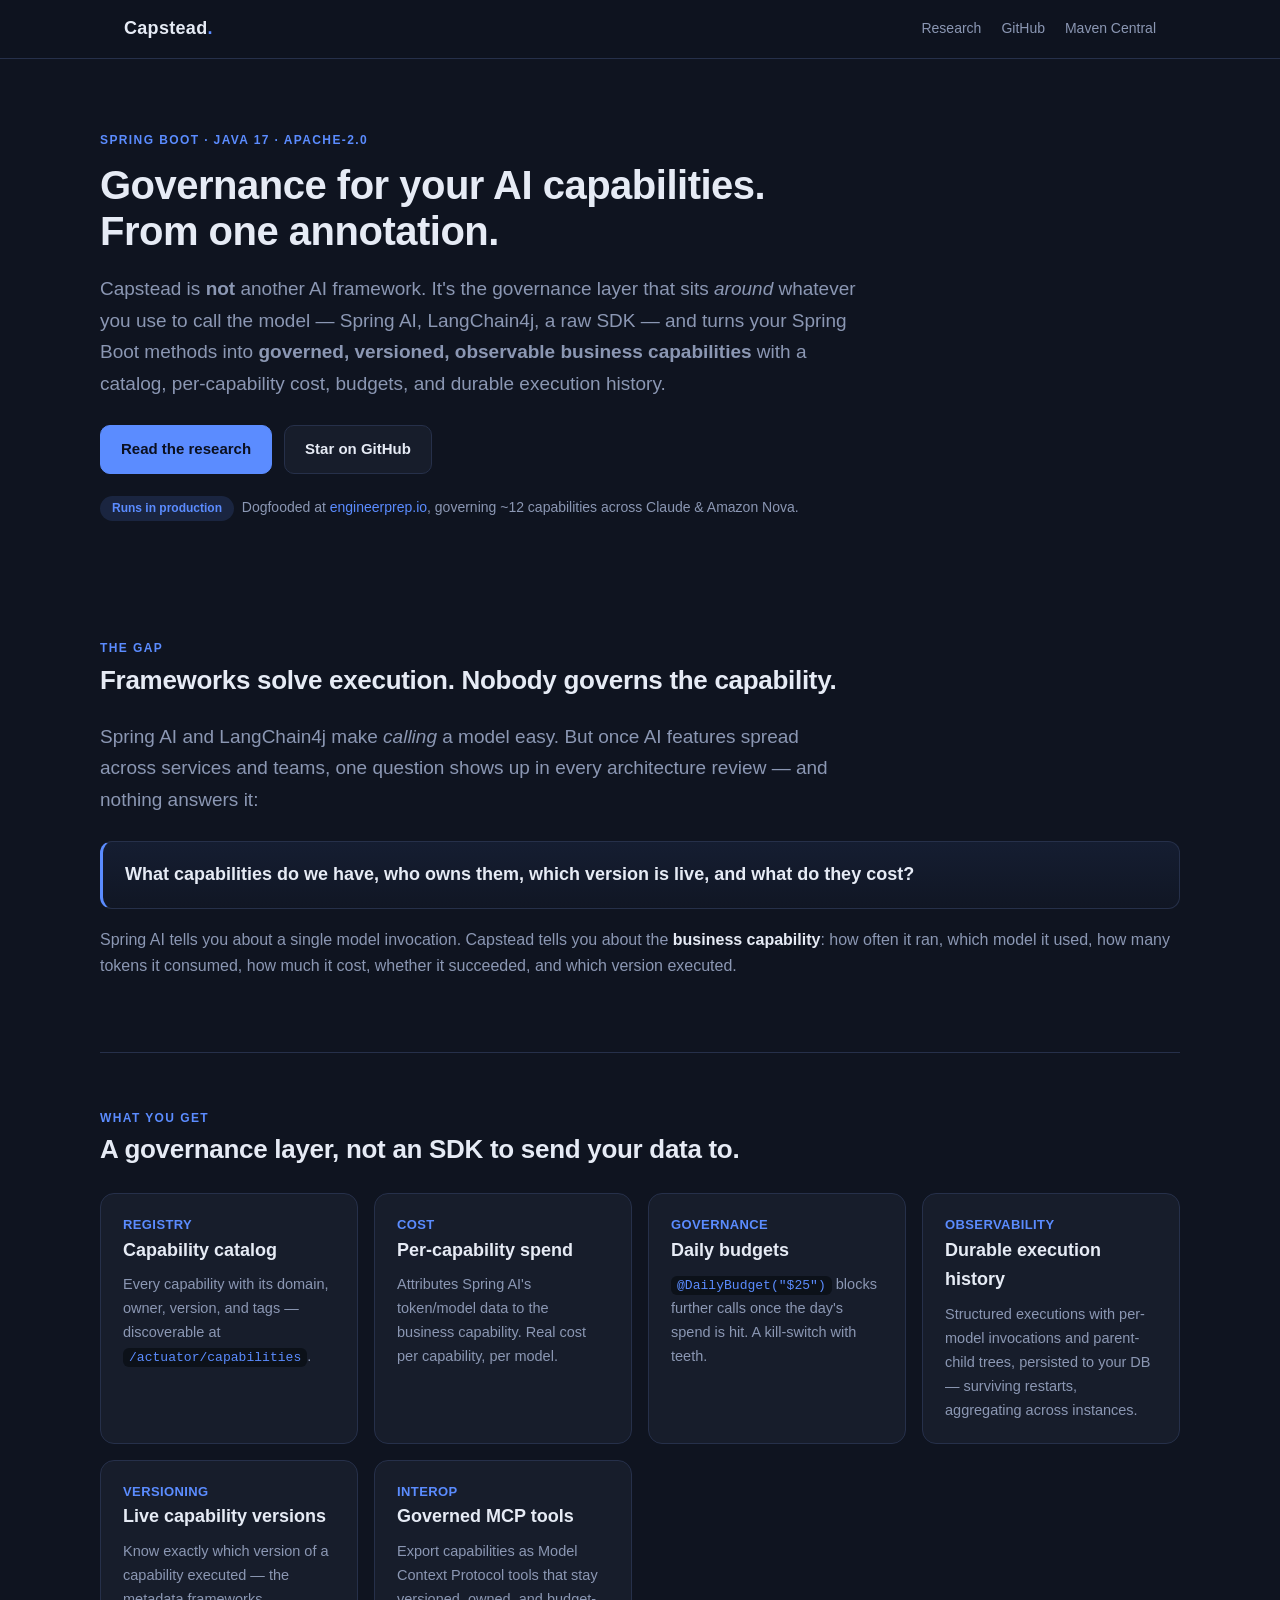
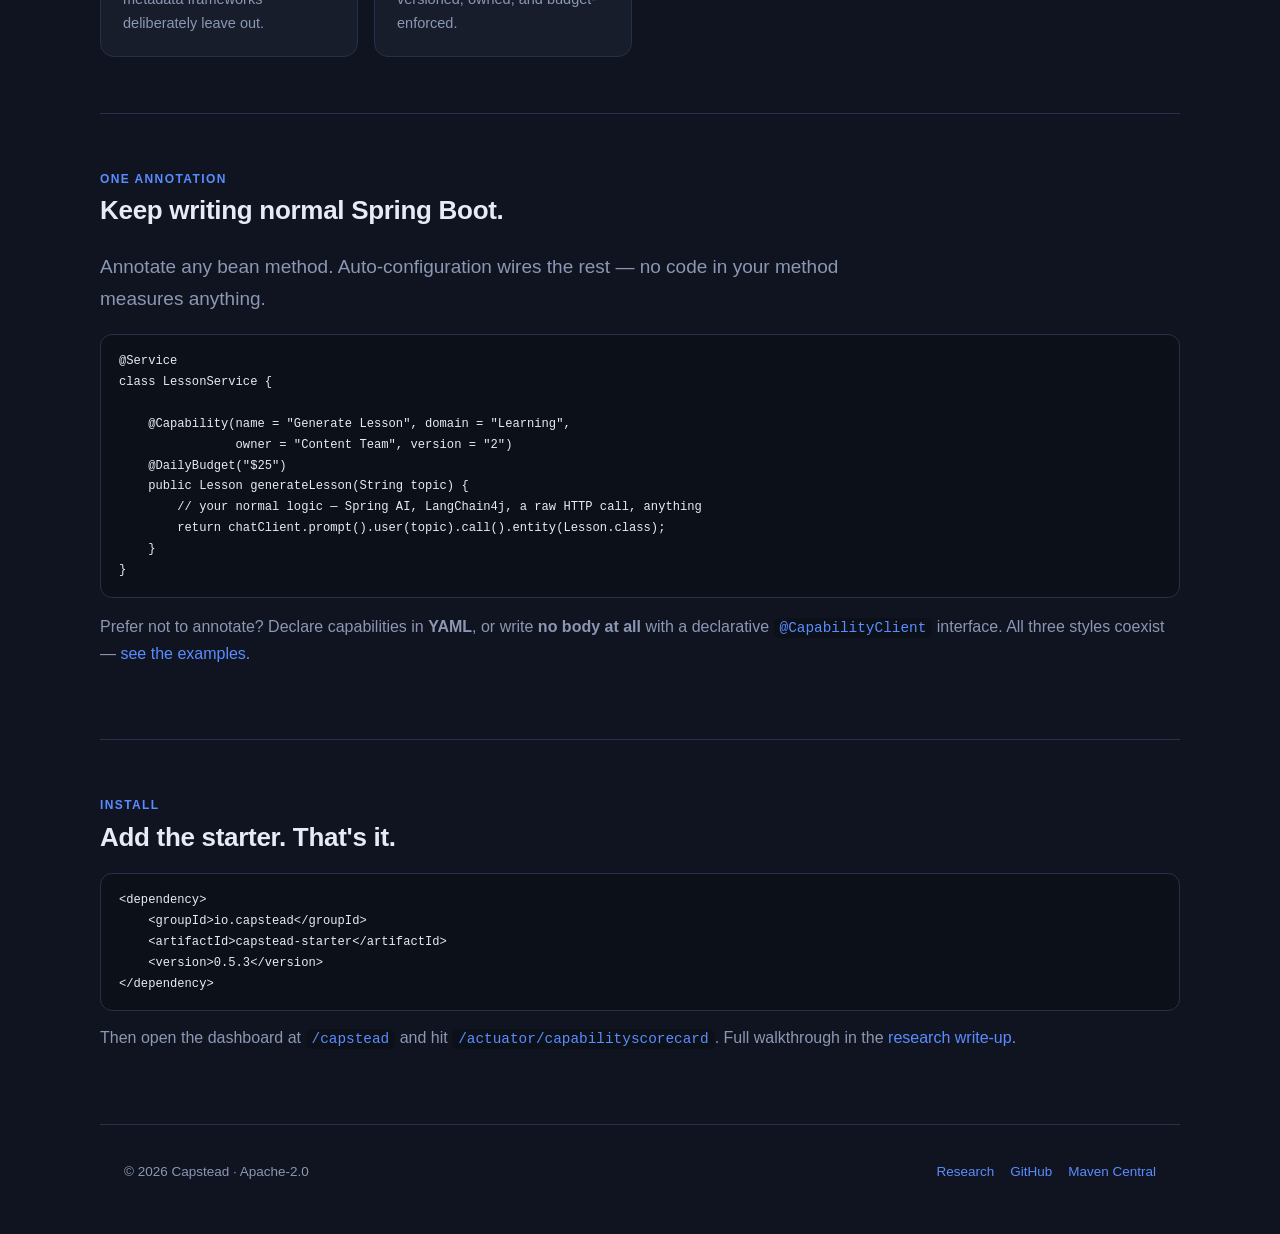
==== website/index.html @ 0eebd933 "docs(site): add capstead.ai website + /research governance page, and a budget-enforcement sample New" ====
<!DOCTYPE html>
<html lang="en">
<head>
    <meta charset="UTF-8"/>
    <meta name="viewport" content="width=device-width, initial-scale=1.0"/>
    <title>Capstead — Capability governance for Spring Boot</title>
    <meta name="description" content="Capstead is the governance layer around your AI capabilities in Spring Boot: a registry, versioning, ownership, per-capability cost and budgets, and durable execution history — from one annotation."/>
    <link rel="stylesheet" href="styles.css"/>
</head>
<body>
<nav class="nav">
    <div class="nav-inner">
        <a class="brand" href="/">Capstead<span class="dot">.</span></a>
        <span class="spacer"></span>
        <a class="link" href="/research/">Research</a>
        <a class="link" href="https://github.com/satya-anguluri/capstead">GitHub</a>
        <a class="link" href="https://central.sonatype.com/artifact/io.capstead/capstead-starter">Maven Central</a>
    </div>
</nav>

<header class="hero wrap">
    <div class="eyebrow">Spring Boot · Java 17 · Apache-2.0</div>
    <h1>Governance for your AI capabilities.<br/>From one annotation.</h1>
    <p class="lede">
        Capstead is <strong>not</strong> another AI framework. It's the governance layer that sits
        <em>around</em> whatever you use to call the model — Spring AI, LangChain4j, a raw SDK — and turns
        your Spring Boot methods into <strong>governed, versioned, observable business capabilities</strong>
        with a catalog, per-capability cost, budgets, and durable execution history.
    </p>
    <div class="cta">
        <a class="btn primary" href="/research/">Read the research</a>
        <a class="btn ghost" href="https://github.com/satya-anguluri/capstead">Star on GitHub</a>
    </div>
    <p class="muted" style="margin-top:22px;font-size:14px">
        <span class="pill">Runs in production</span>&nbsp; Dogfooded at
        <a href="https://engineerprep.io">engineerprep.io</a>, governing ~12 capabilities across Claude &amp; Amazon Nova.
    </p>
</header>

<section class="section wrap">
    <div class="eyebrow">The gap</div>
    <h2>Frameworks solve execution. Nobody governs the capability.</h2>
    <p class="lede" style="margin-bottom:26px">
        Spring AI and LangChain4j make <em>calling</em> a model easy. But once AI features spread across
        services and teams, one question shows up in every architecture review — and nothing answers it:
    </p>
    <div class="callout">
        <p style="font-size:18px"><strong>What capabilities do we have, who owns them, which version is live, and what do they cost?</strong></p>
    </div>
    <p class="muted" style="margin-top:18px">
        Spring AI tells you about a single model invocation. Capstead tells you about the
        <strong style="color:var(--text)">business capability</strong>: how often it ran, which model it used,
        how many tokens it consumed, how much it cost, whether it succeeded, and which version executed.
    </p>
</section>

<section class="section wrap">
    <div class="eyebrow">What you get</div>
    <h2>A governance layer, not an SDK to send your data to.</h2>
    <div class="grid" style="margin-top:22px">
        <div class="card">
            <div class="k">Registry</div>
            <h3>Capability catalog</h3>
            <p>Every capability with its domain, owner, version, and tags — discoverable at <code>/actuator/capabilities</code>.</p>
        </div>
        <div class="card">
            <div class="k">Cost</div>
            <h3>Per-capability spend</h3>
            <p>Attributes Spring AI's token/model data to the business capability. Real cost per capability, per model.</p>
        </div>
        <div class="card">
            <div class="k">Governance</div>
            <h3>Daily budgets</h3>
            <p><code>@DailyBudget("$25")</code> blocks further calls once the day's spend is hit. A kill-switch with teeth.</p>
        </div>
        <div class="card">
            <div class="k">Observability</div>
            <h3>Durable execution history</h3>
            <p>Structured executions with per-model invocations and parent-child trees, persisted to your DB — surviving restarts, aggregating across instances.</p>
        </div>
        <div class="card">
            <div class="k">Versioning</div>
            <h3>Live capability versions</h3>
            <p>Know exactly which version of a capability executed — the metadata frameworks deliberately leave out.</p>
        </div>
        <div class="card">
            <div class="k">Interop</div>
            <h3>Governed MCP tools</h3>
            <p>Export capabilities as Model Context Protocol tools that stay versioned, owned, and budget-enforced.</p>
        </div>
    </div>
</section>

<section class="section wrap">
    <div class="eyebrow">One annotation</div>
    <h2>Keep writing normal Spring Boot.</h2>
    <p class="lede" style="margin-bottom:20px">Annotate any bean method. Auto-configuration wires the rest — no code in your method measures anything.</p>
<pre><code>@Service
class LessonService {

    @Capability(name = "Generate Lesson", domain = "Learning",
                owner = "Content Team", version = "2")
    @DailyBudget("$25")
    public Lesson generateLesson(String topic) {
        // your normal logic — Spring AI, LangChain4j, a raw HTTP call, anything
        return chatClient.prompt().user(topic).call().entity(Lesson.class);
    }
}</code></pre>
    <p class="muted" style="margin-top:16px">
        Prefer not to annotate? Declare capabilities in <strong>YAML</strong>, or write <strong>no body at all</strong>
        with a declarative <code>@CapabilityClient</code> interface. All three styles coexist —
        <a href="/research/#examples">see the examples</a>.
    </p>
</section>

<section class="section wrap">
    <div class="eyebrow">Install</div>
    <h2>Add the starter. That's it.</h2>
<pre><code>&lt;dependency&gt;
    &lt;groupId&gt;io.capstead&lt;/groupId&gt;
    &lt;artifactId&gt;capstead-starter&lt;/artifactId&gt;
    &lt;version&gt;0.5.3&lt;/version&gt;
&lt;/dependency&gt;</code></pre>
    <p class="muted" style="margin-top:14px">
        Then open the dashboard at <code>/capstead</code> and hit <code>/actuator/capabilityscorecard</code>.
        Full walkthrough in the <a href="/research/">research write-up</a>.
    </p>
</section>

<footer>
    <div class="wrap">
        <span>© 2026 Capstead · Apache-2.0</span>
        <span class="spacer"></span>
        <a href="/research/">Research</a>
        <a href="https://github.com/satya-anguluri/capstead">GitHub</a>
        <a href="https://central.sonatype.com/artifact/io.capstead/capstead-starter">Maven Central</a>
    </div>
</footer>
</body>
</html>
---- website/styles.css ----
/* Capstead marketing site — shares the dashboard's dark palette (static/capstead/index.html). */
:root {
    --bg:#0f1420; --bg2:#0c1119; --card:#171d2b; --line:#26304a;
    --text:#e6ebf5; --muted:#8b97b3; --ok:#37d67a; --warn:#f6c343; --bad:#f05a5a; --accent:#5b8cff;
    --maxw:1080px;
}
* { box-sizing: border-box; }
html { scroll-behavior: smooth; }
body {
    margin:0; background:var(--bg); color:var(--text);
    font:16px/1.65 -apple-system,BlinkMacSystemFont,"Segoe UI",Roboto,Helvetica,Arial,sans-serif;
    -webkit-font-smoothing:antialiased;
}
a { color:var(--accent); text-decoration:none; }
a:hover { text-decoration:underline; }
code { background:var(--bg2); padding:2px 6px; border-radius:6px; color:var(--accent); font-size:.9em;
    font-family:"SFMono-Regular",Consolas,"Liberation Mono",Menlo,monospace; }
pre { background:var(--bg2); border:1px solid var(--line); border-radius:12px; padding:16px 18px;
    overflow:auto; font-size:13.5px; line-height:1.55; }
pre code { background:none; padding:0; color:var(--text); }

/* Header / nav */
.nav { position:sticky; top:0; z-index:10; background:rgba(15,20,32,.82); backdrop-filter:blur(8px);
    border-bottom:1px solid var(--line); }
.nav-inner { max-width:var(--maxw); margin:0 auto; padding:14px 24px; display:flex; align-items:center; gap:20px; }
.brand { font-weight:700; font-size:18px; letter-spacing:.3px; color:var(--text); }
.brand:hover { text-decoration:none; }
.brand .dot { color:var(--accent); }
.nav .spacer { flex:1; }
.nav a.link { color:var(--muted); font-size:14px; }
.nav a.link:hover { color:var(--text); text-decoration:none; }

/* Layout */
.wrap { max-width:var(--maxw); margin:0 auto; padding:0 24px; }
.section { padding:56px 0; border-bottom:1px solid var(--line); }
.section:last-child { border-bottom:none; }
.eyebrow { color:var(--accent); font-size:12px; font-weight:700; letter-spacing:1.4px; text-transform:uppercase; }
h1 { font-size:40px; line-height:1.15; margin:12px 0 16px; letter-spacing:-.5px; }
h2 { font-size:26px; margin:0 0 14px; letter-spacing:-.3px; }
h3 { font-size:18px; margin:26px 0 8px; }
.lede { font-size:19px; color:var(--muted); max-width:760px; }
.muted { color:var(--muted); }

/* Hero */
.hero { padding:72px 0 48px; }
.hero .cta { margin-top:26px; display:flex; gap:12px; flex-wrap:wrap; }
.btn { display:inline-block; padding:11px 20px; border-radius:10px; font-weight:600; font-size:15px; border:1px solid var(--line); }
.btn.primary { background:var(--accent); color:#0b1020; border-color:var(--accent); }
.btn.primary:hover { text-decoration:none; filter:brightness(1.08); }
.btn.ghost { background:var(--card); color:var(--text); }
.btn.ghost:hover { text-decoration:none; border-color:var(--accent); }

/* Cards */
.grid { display:grid; grid-template-columns:repeat(auto-fit,minmax(240px,1fr)); gap:16px; }
.card { background:var(--card); border:1px solid var(--line); border-radius:14px; padding:20px 22px; }
.card h3 { margin-top:0; }
.card p { margin:0; color:var(--muted); font-size:14.5px; }
.card .k { color:var(--accent); font-weight:700; font-size:13px; letter-spacing:.4px; text-transform:uppercase; }

/* Table */
.tbl-scroll { overflow:auto; border:1px solid var(--line); border-radius:14px; }
table { width:100%; border-collapse:collapse; background:var(--card); min-width:620px; }
th, td { text-align:left; padding:13px 16px; border-bottom:1px solid var(--line); font-size:14.5px; vertical-align:top; }
th { color:var(--muted); font-weight:600; font-size:12px; text-transform:uppercase; letter-spacing:.5px; }
tr:last-child td { border-bottom:none; }
td.c { text-align:center; }
.yes { color:var(--ok); font-weight:700; }
.no { color:var(--bad); font-weight:700; }
.part { color:var(--warn); font-weight:700; }

/* Callout */
.callout { background:linear-gradient(180deg, rgba(91,140,255,.08), rgba(91,140,255,.02));
    border:1px solid var(--line); border-left:3px solid var(--accent); border-radius:12px; padding:18px 22px; }
.callout p { margin:0; }

/* Pills / tags */
.pill { display:inline-block; padding:3px 12px; border-radius:999px; font-size:12px; font-weight:600;
    background:rgba(91,140,255,.14); color:var(--accent); }

/* Footer */
footer { padding:36px 0; color:var(--muted); font-size:13.5px; }
footer .wrap { display:flex; gap:16px; flex-wrap:wrap; align-items:center; }
footer .spacer { flex:1; }

ul.clean { padding-left:20px; }
ul.clean li { margin:6px 0; }

@media (max-width:640px){
    h1 { font-size:31px; }
    .hero { padding:48px 0 36px; }
    .section { padding:40px 0; }
}
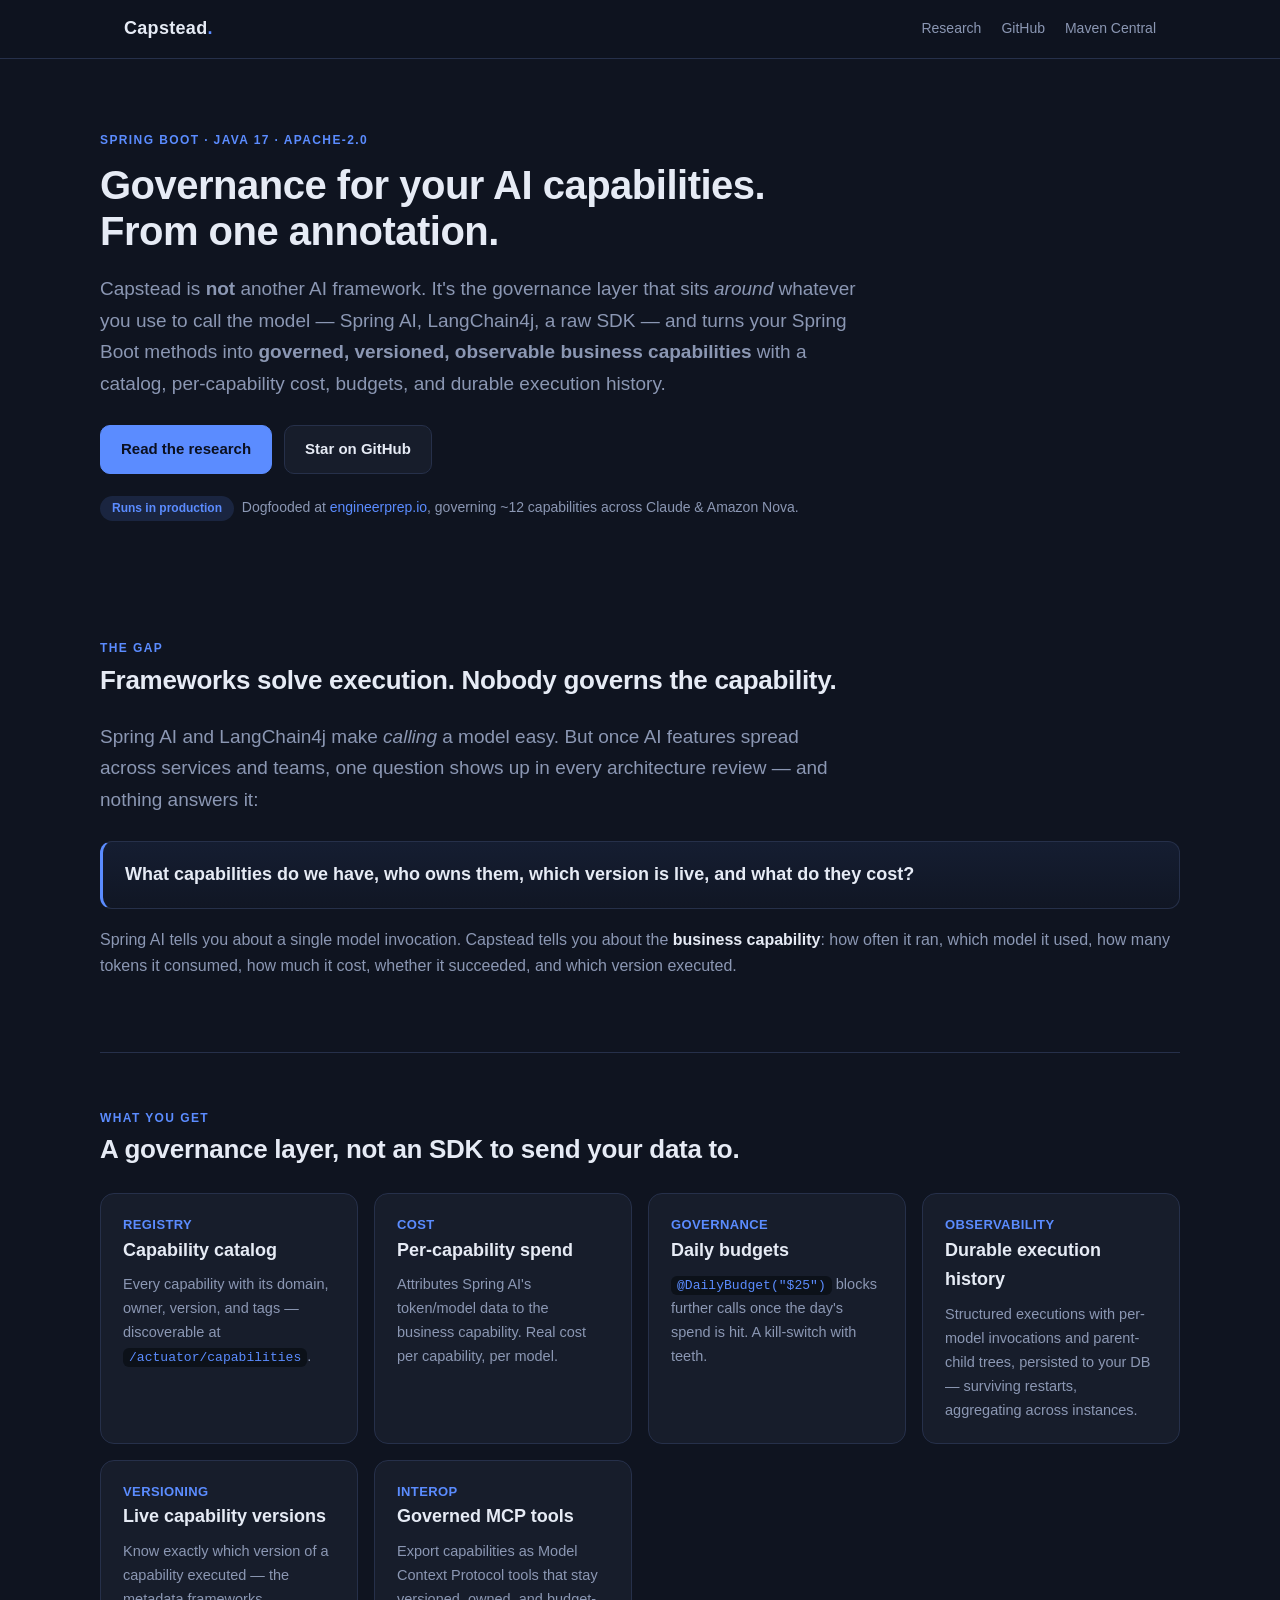
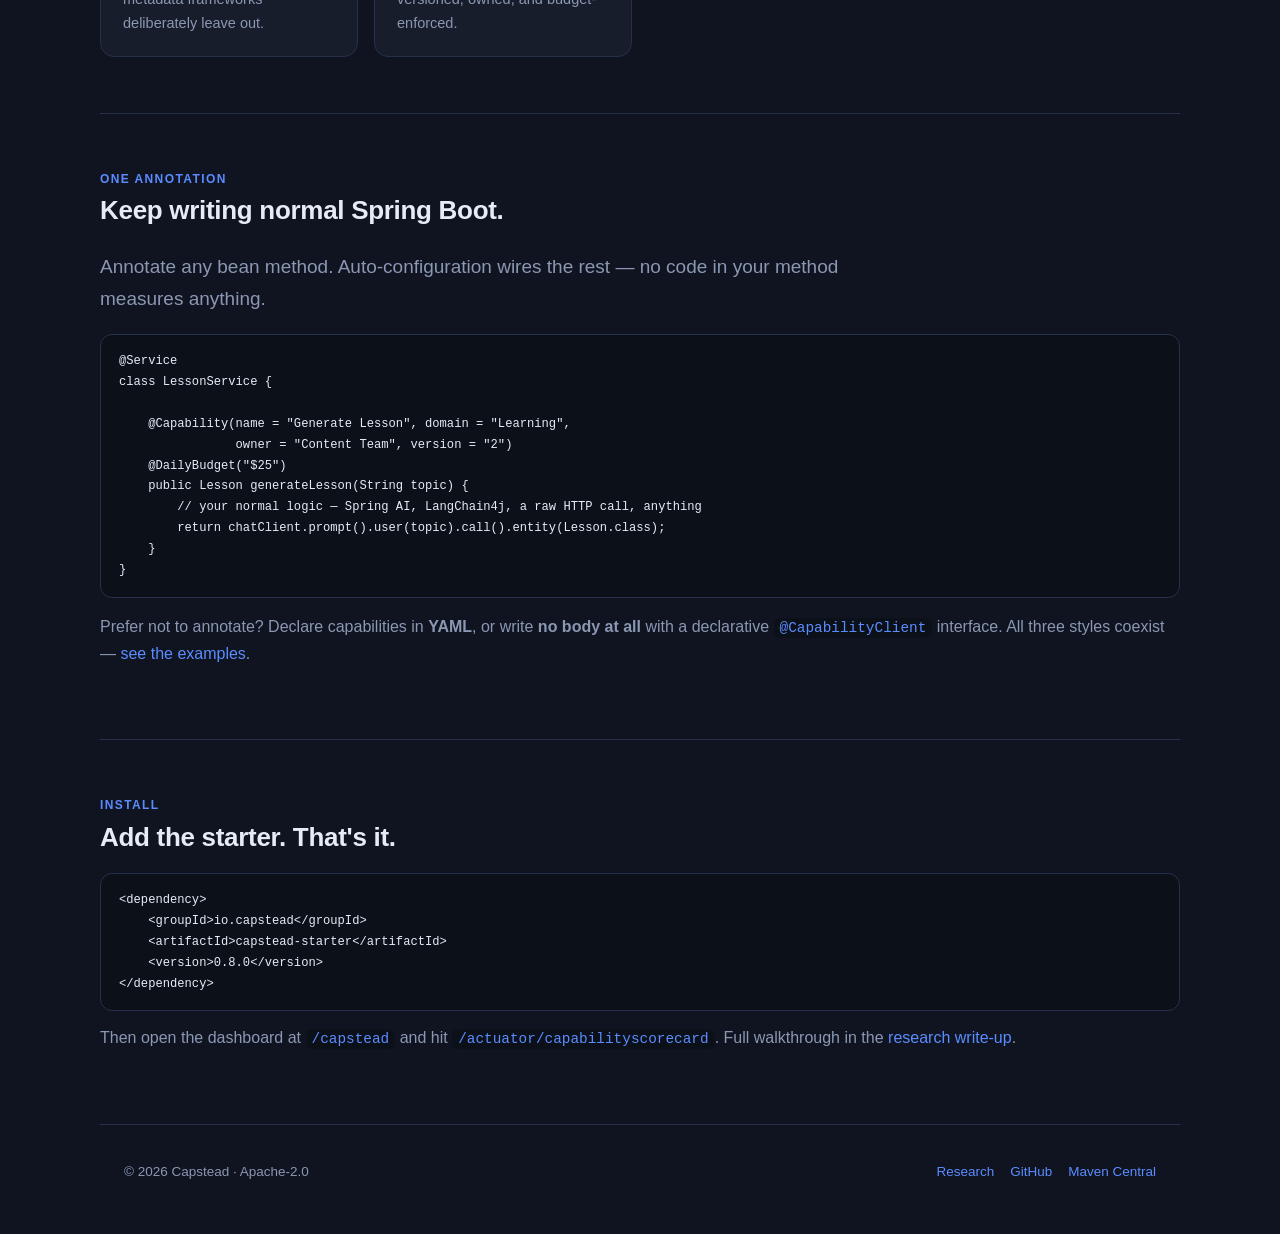
==== commit d165e2c4: "fix(site): the published version, on the pages that tell people to install it The live site told vis" ====
--- a/website/index.html
+++ b/website/index.html
@@ -119,7 +119,7 @@
 <pre><code>&lt;dependency&gt;
     &lt;groupId&gt;io.capstead&lt;/groupId&gt;
     &lt;artifactId&gt;capstead-starter&lt;/artifactId&gt;
-    &lt;version&gt;0.5.3&lt;/version&gt;
+    &lt;version&gt;0.8.0&lt;/version&gt;
 &lt;/dependency&gt;</code></pre>
     <p class="muted" style="margin-top:14px">
         Then open the dashboard at <code>/capstead</code> and hit <code>/actuator/capabilityscorecard</code>.
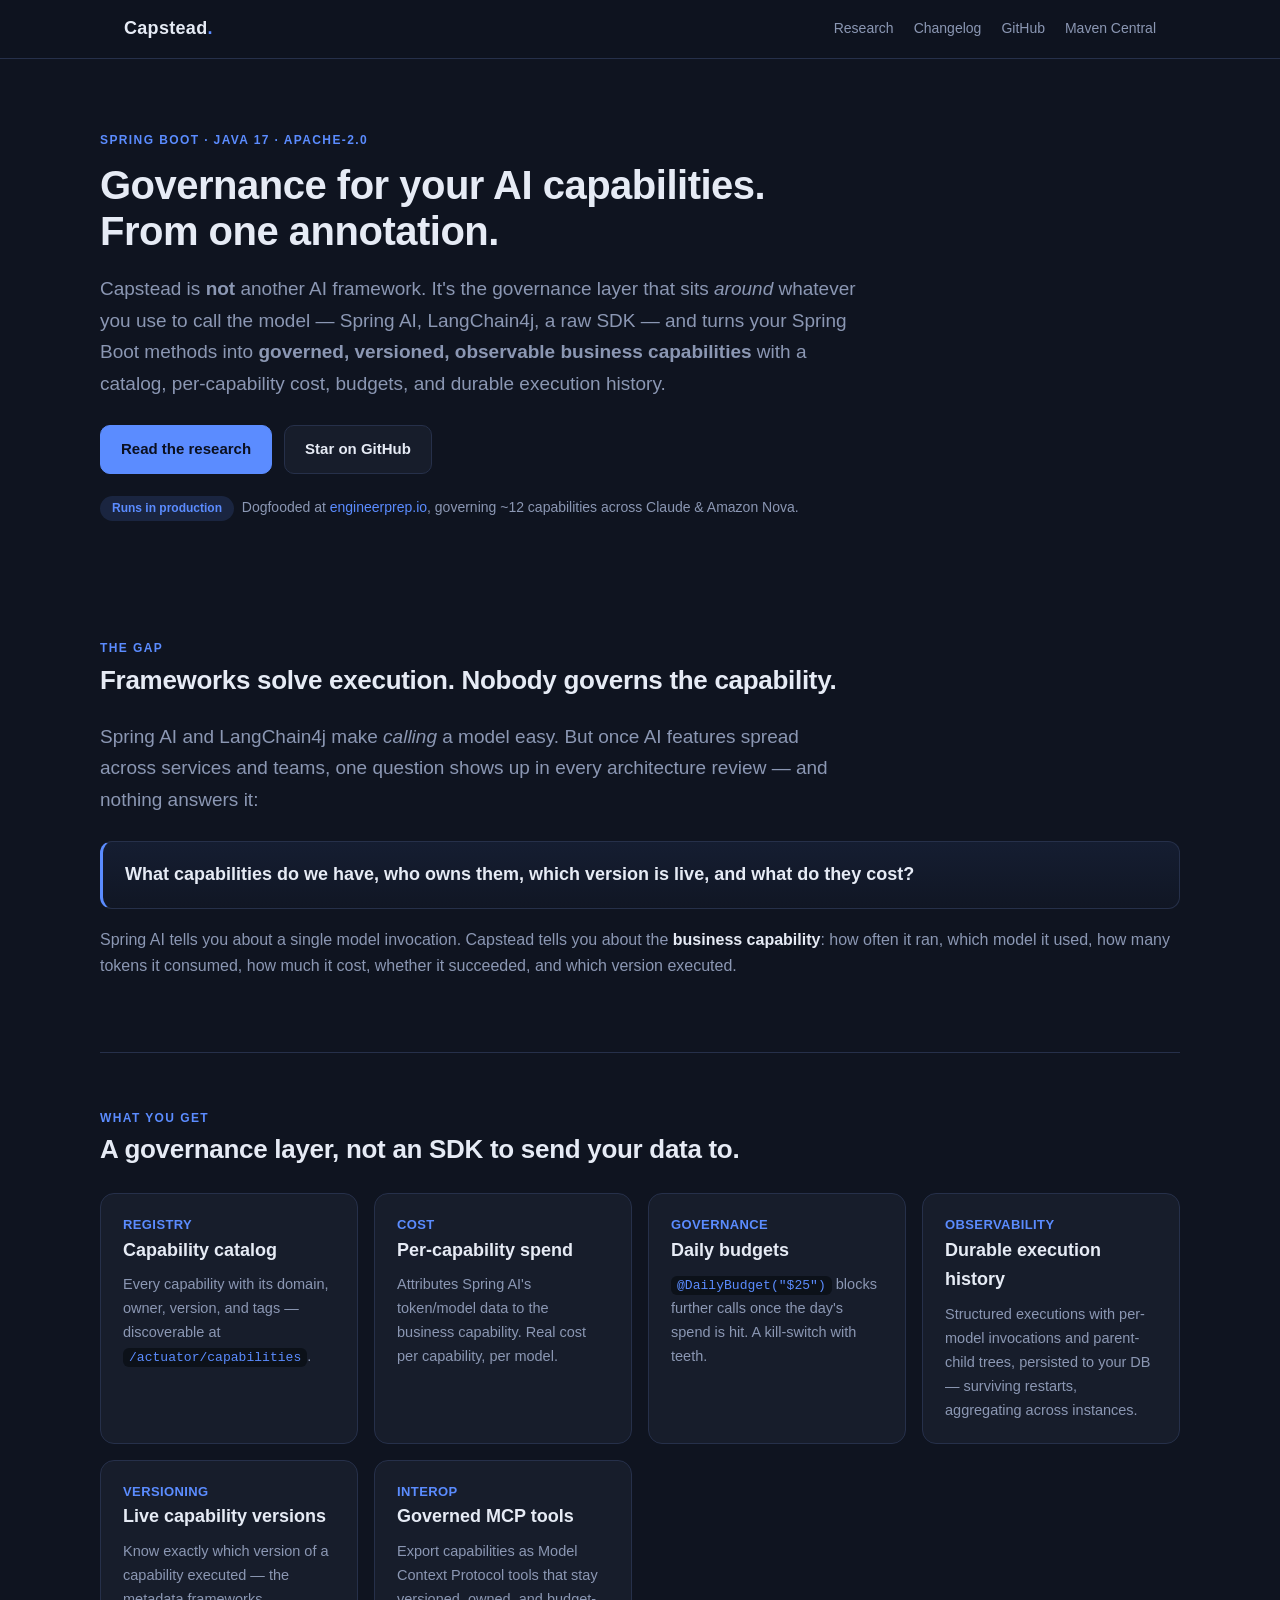
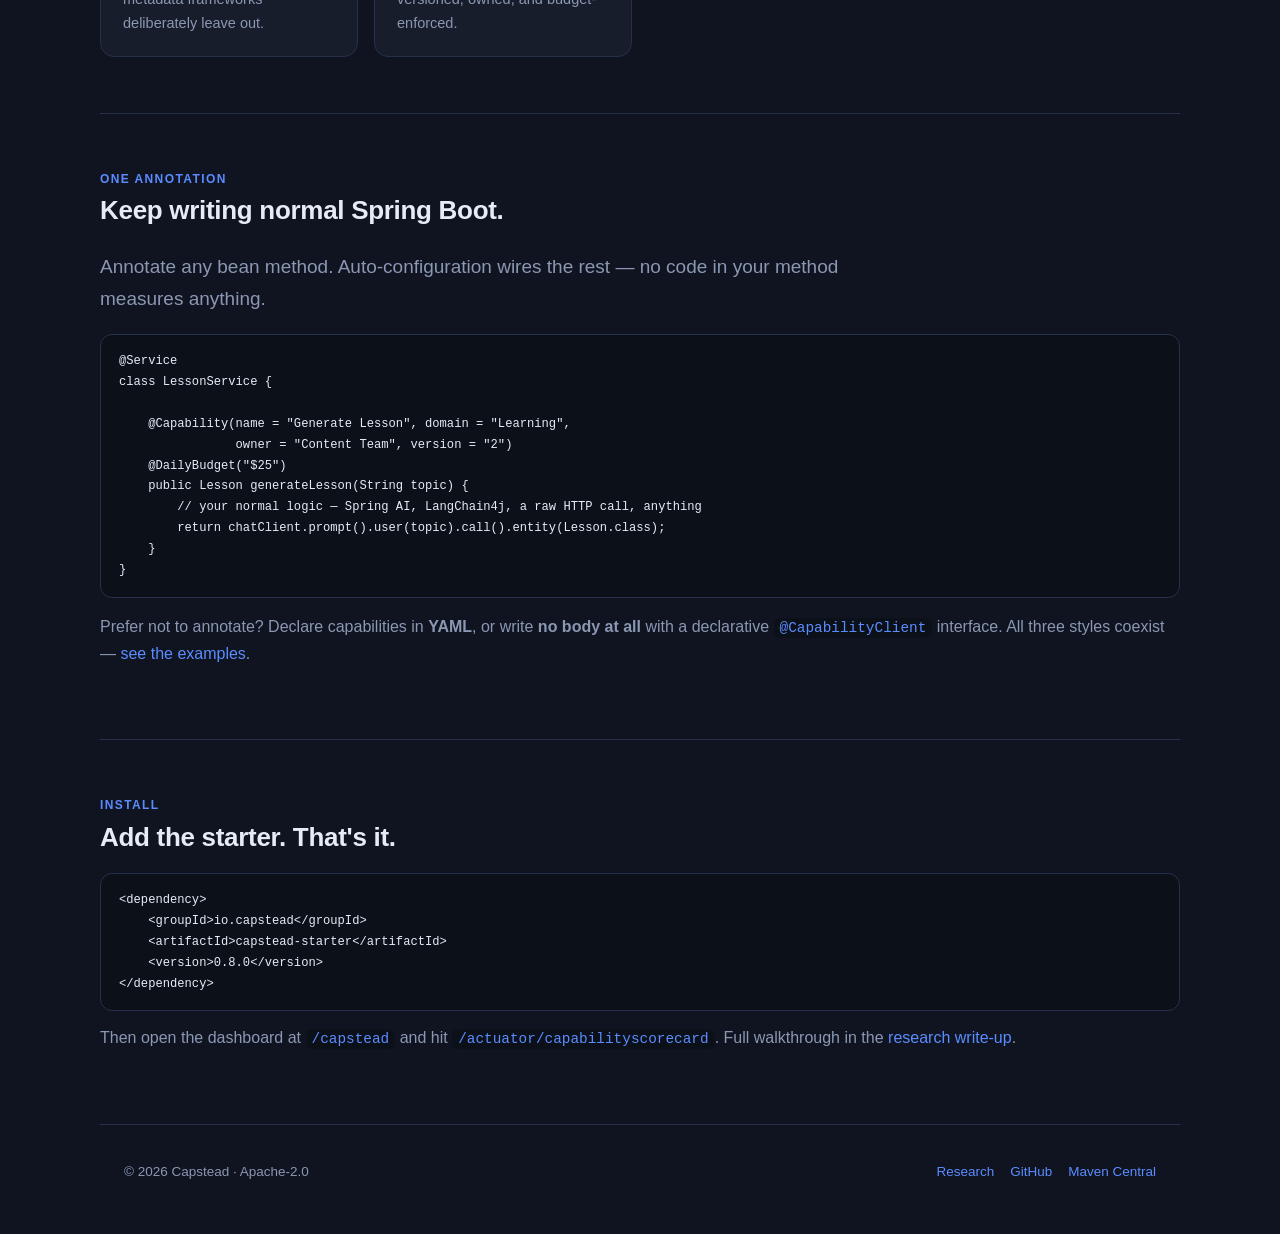
==== commit 1665743f: "feat(site): publish the changelog at /changelog/, generated from CHANGELOG.md The site had no way to" ====
--- a/website/index.html
+++ b/website/index.html
@@ -13,6 +13,7 @@
         <a class="brand" href="/">Capstead<span class="dot">.</span></a>
         <span class="spacer"></span>
         <a class="link" href="/research/">Research</a>
+        <a class="link" href="/changelog/">Changelog</a>
         <a class="link" href="https://github.com/satya-anguluri/capstead">GitHub</a>
         <a class="link" href="https://central.sonatype.com/artifact/io.capstead/capstead-starter">Maven Central</a>
     </div>
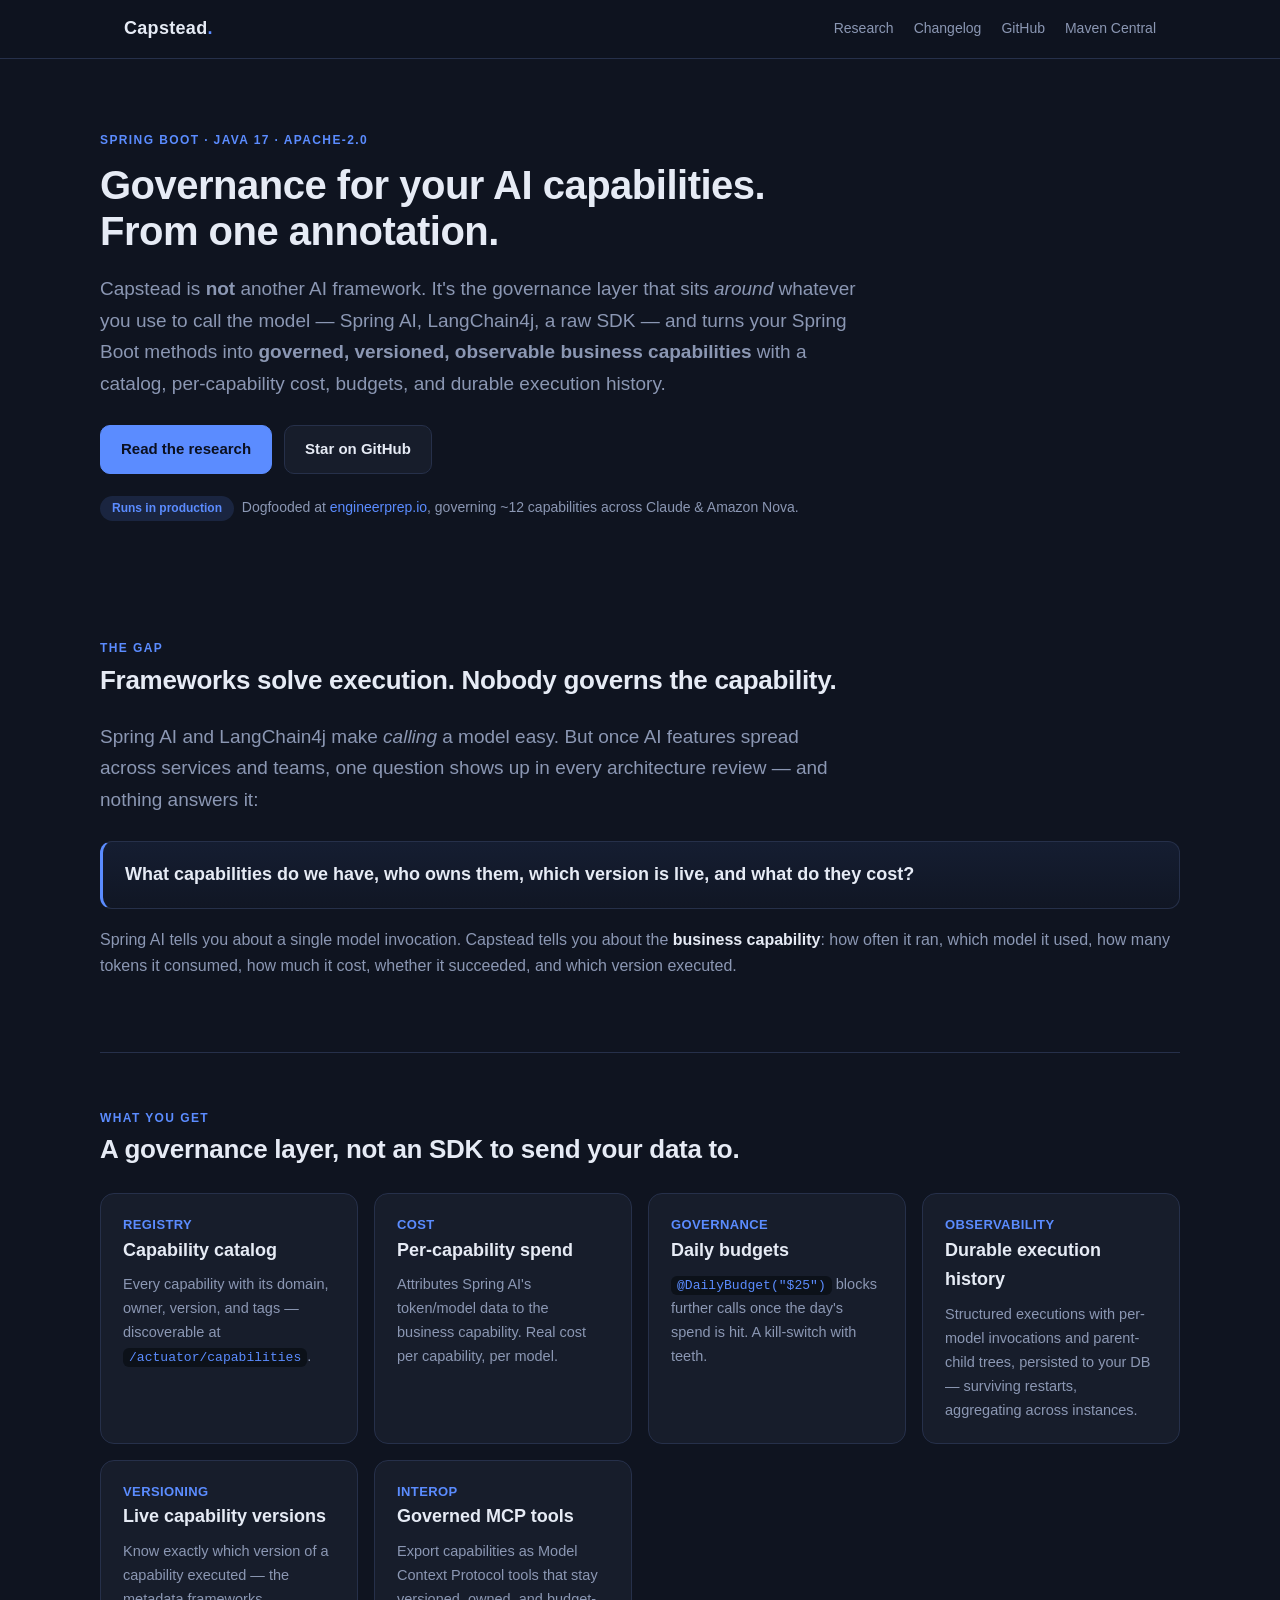
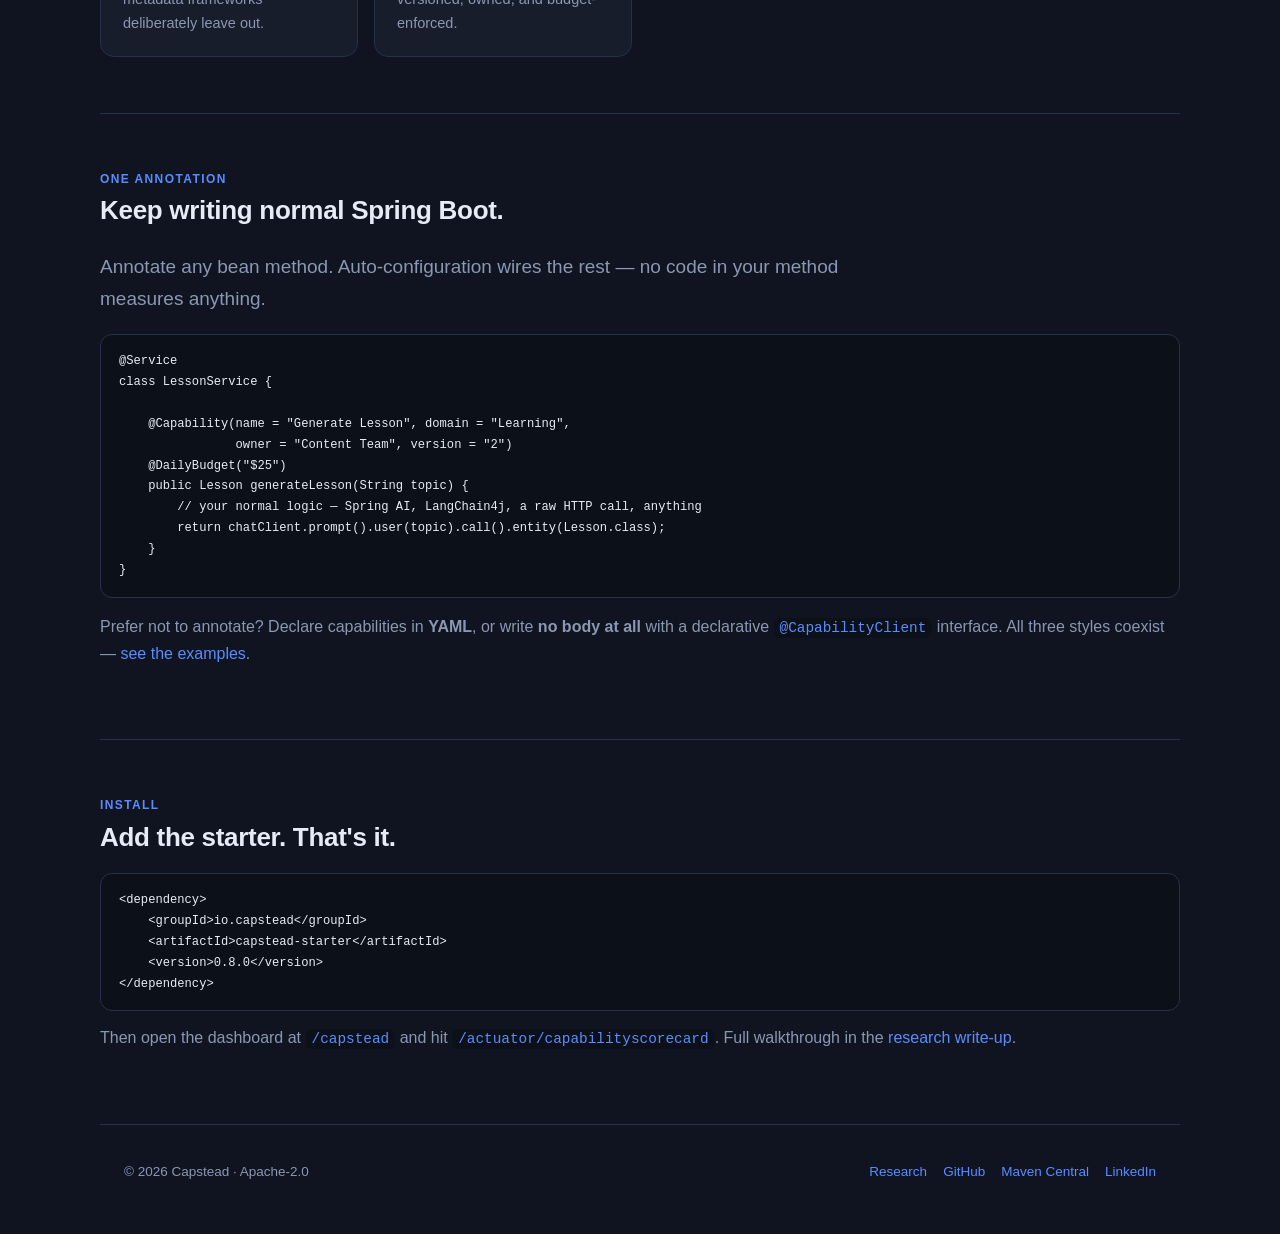
==== commit 88e529e5: "docs(site): link the Capstead LinkedIn page from the footer Separate from EngineerPrep's page on pur" ====
--- a/website/index.html
+++ b/website/index.html
@@ -135,6 +135,7 @@
         <a href="/research/">Research</a>
         <a href="https://github.com/satya-anguluri/capstead">GitHub</a>
         <a href="https://central.sonatype.com/artifact/io.capstead/capstead-starter">Maven Central</a>
+        <a href="https://www.linkedin.com/company/140683938/" rel="noopener">LinkedIn</a>
     </div>
 </footer>
 </body>
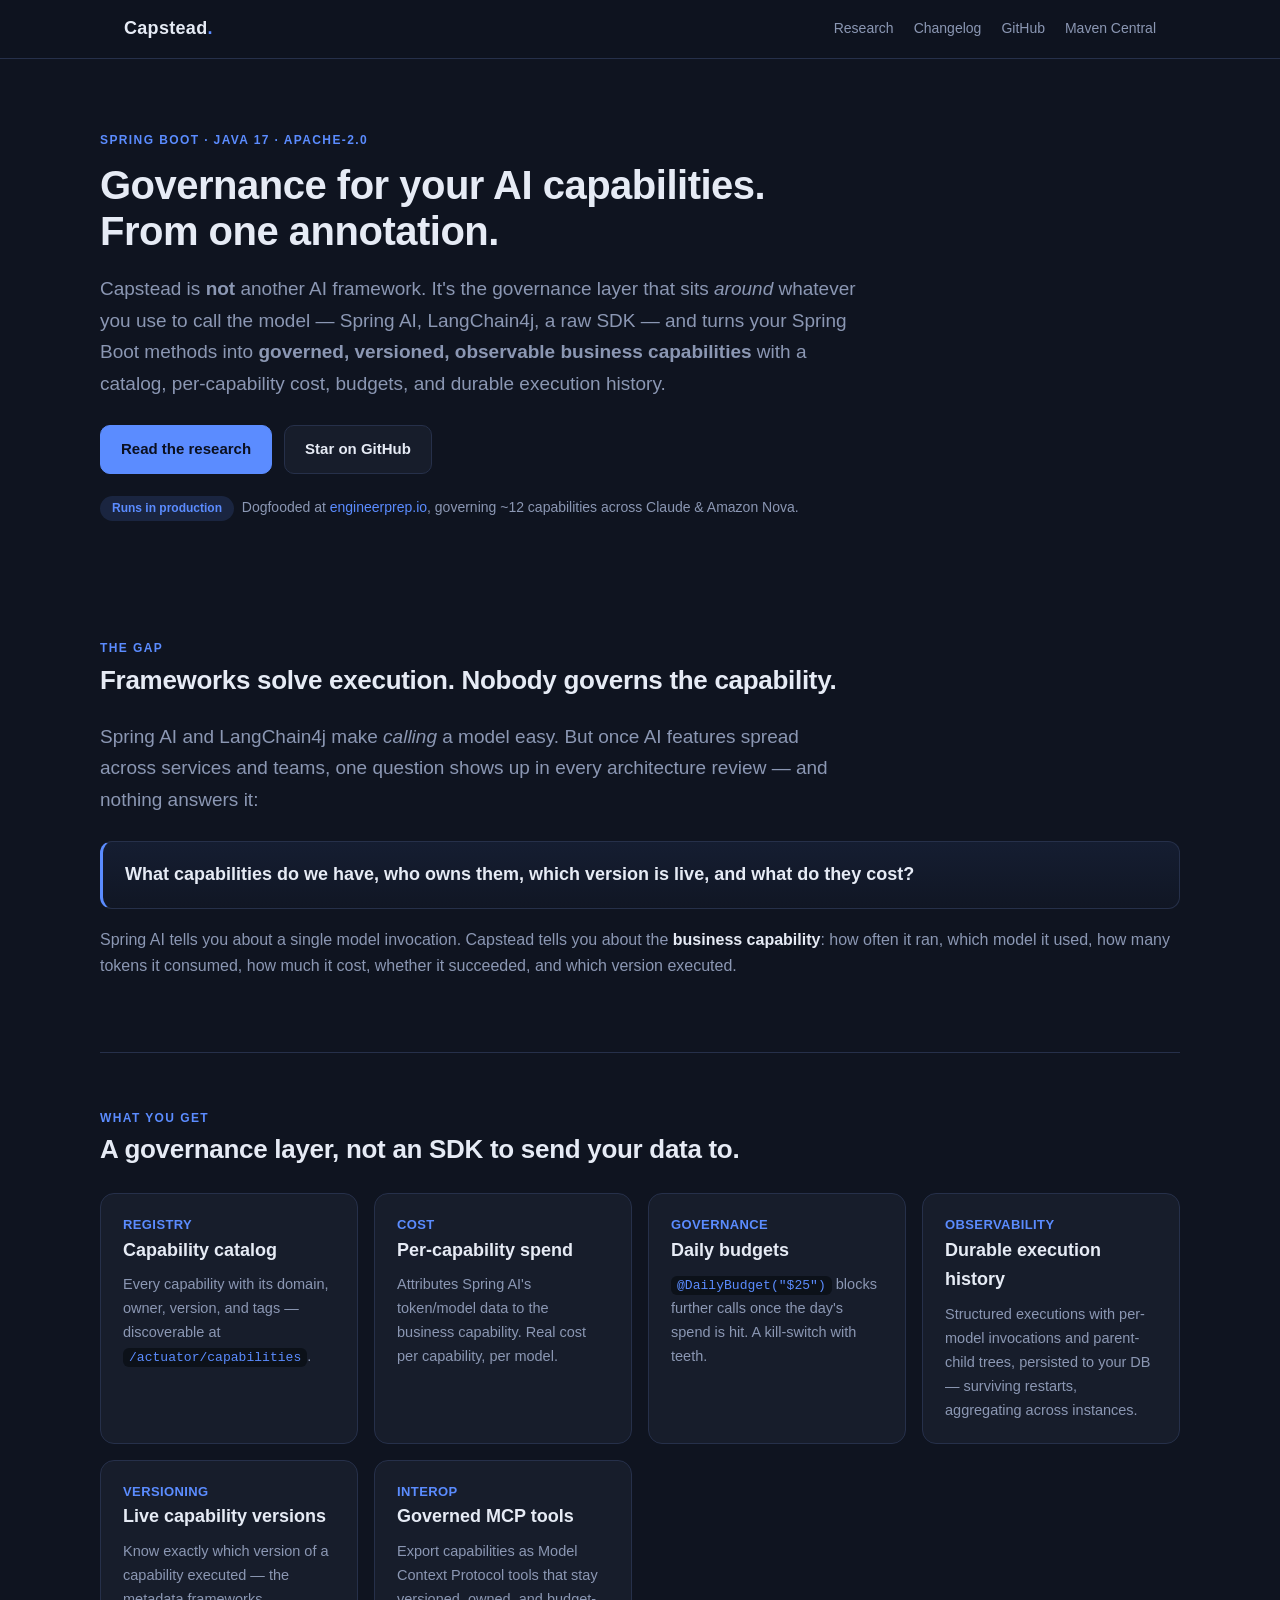
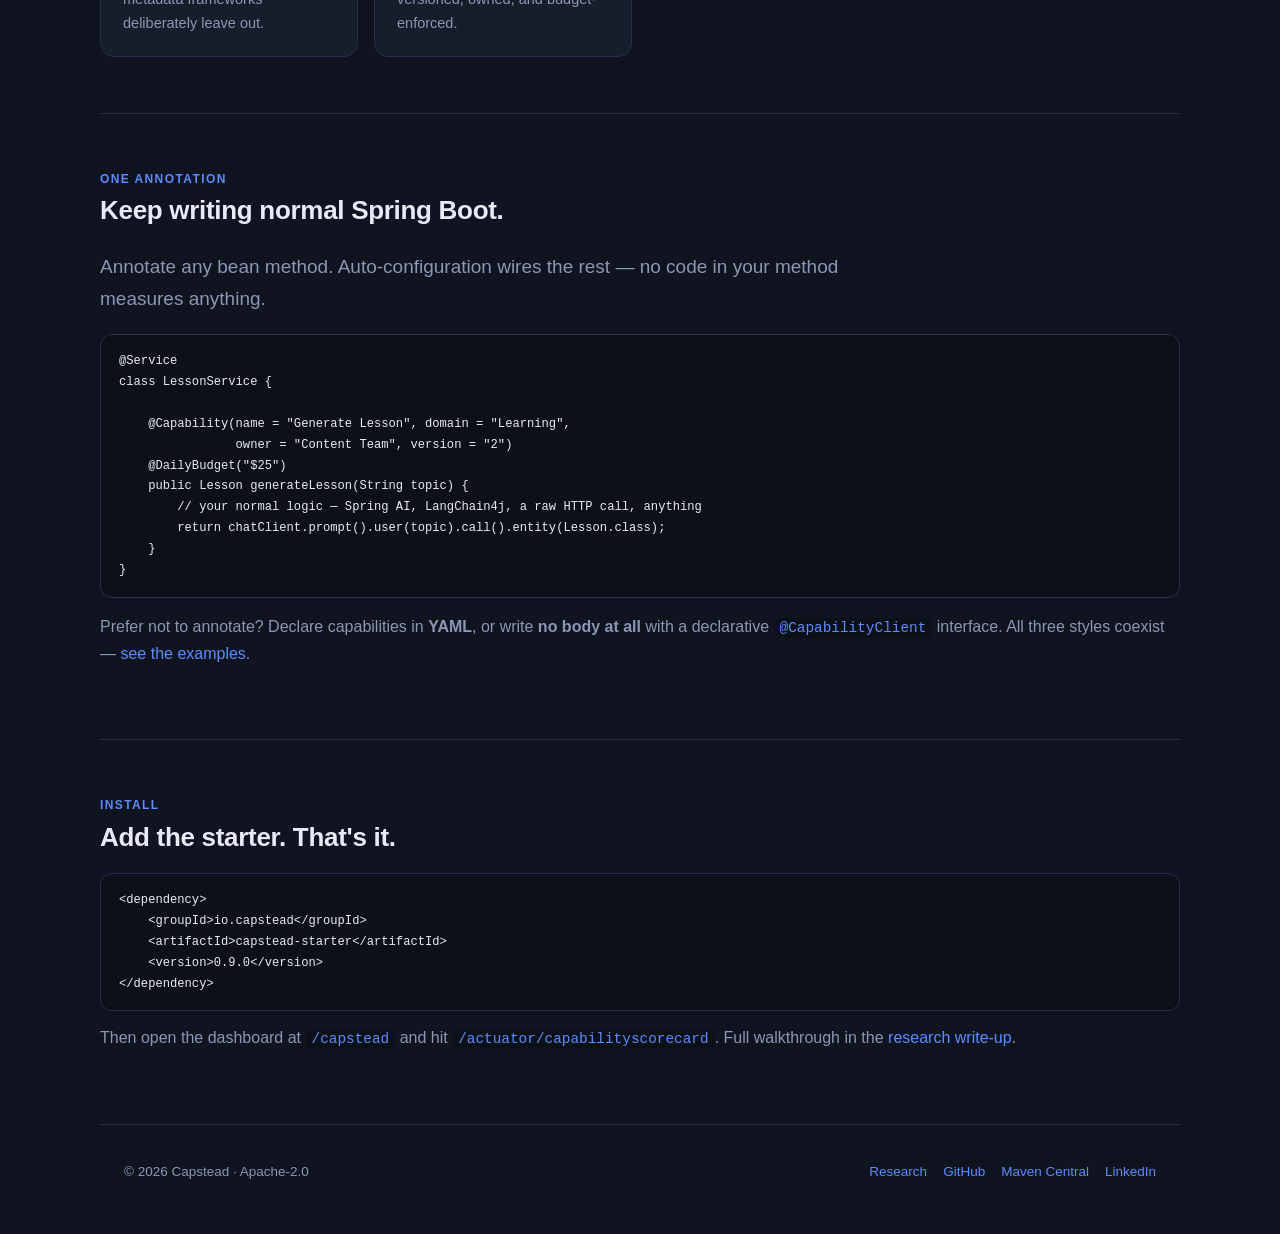
==== commit 91f2120f: "release: 0.9.0 The release commit, which under this repo's convention is the moment the pom moves: i" ====
--- a/website/index.html
+++ b/website/index.html
@@ -120,7 +120,7 @@
 <pre><code>&lt;dependency&gt;
     &lt;groupId&gt;io.capstead&lt;/groupId&gt;
     &lt;artifactId&gt;capstead-starter&lt;/artifactId&gt;
-    &lt;version&gt;0.8.0&lt;/version&gt;
+    &lt;version&gt;0.9.0&lt;/version&gt;
 &lt;/dependency&gt;</code></pre>
     <p class="muted" style="margin-top:14px">
         Then open the dashboard at <code>/capstead</code> and hit <code>/actuator/capabilityscorecard</code>.
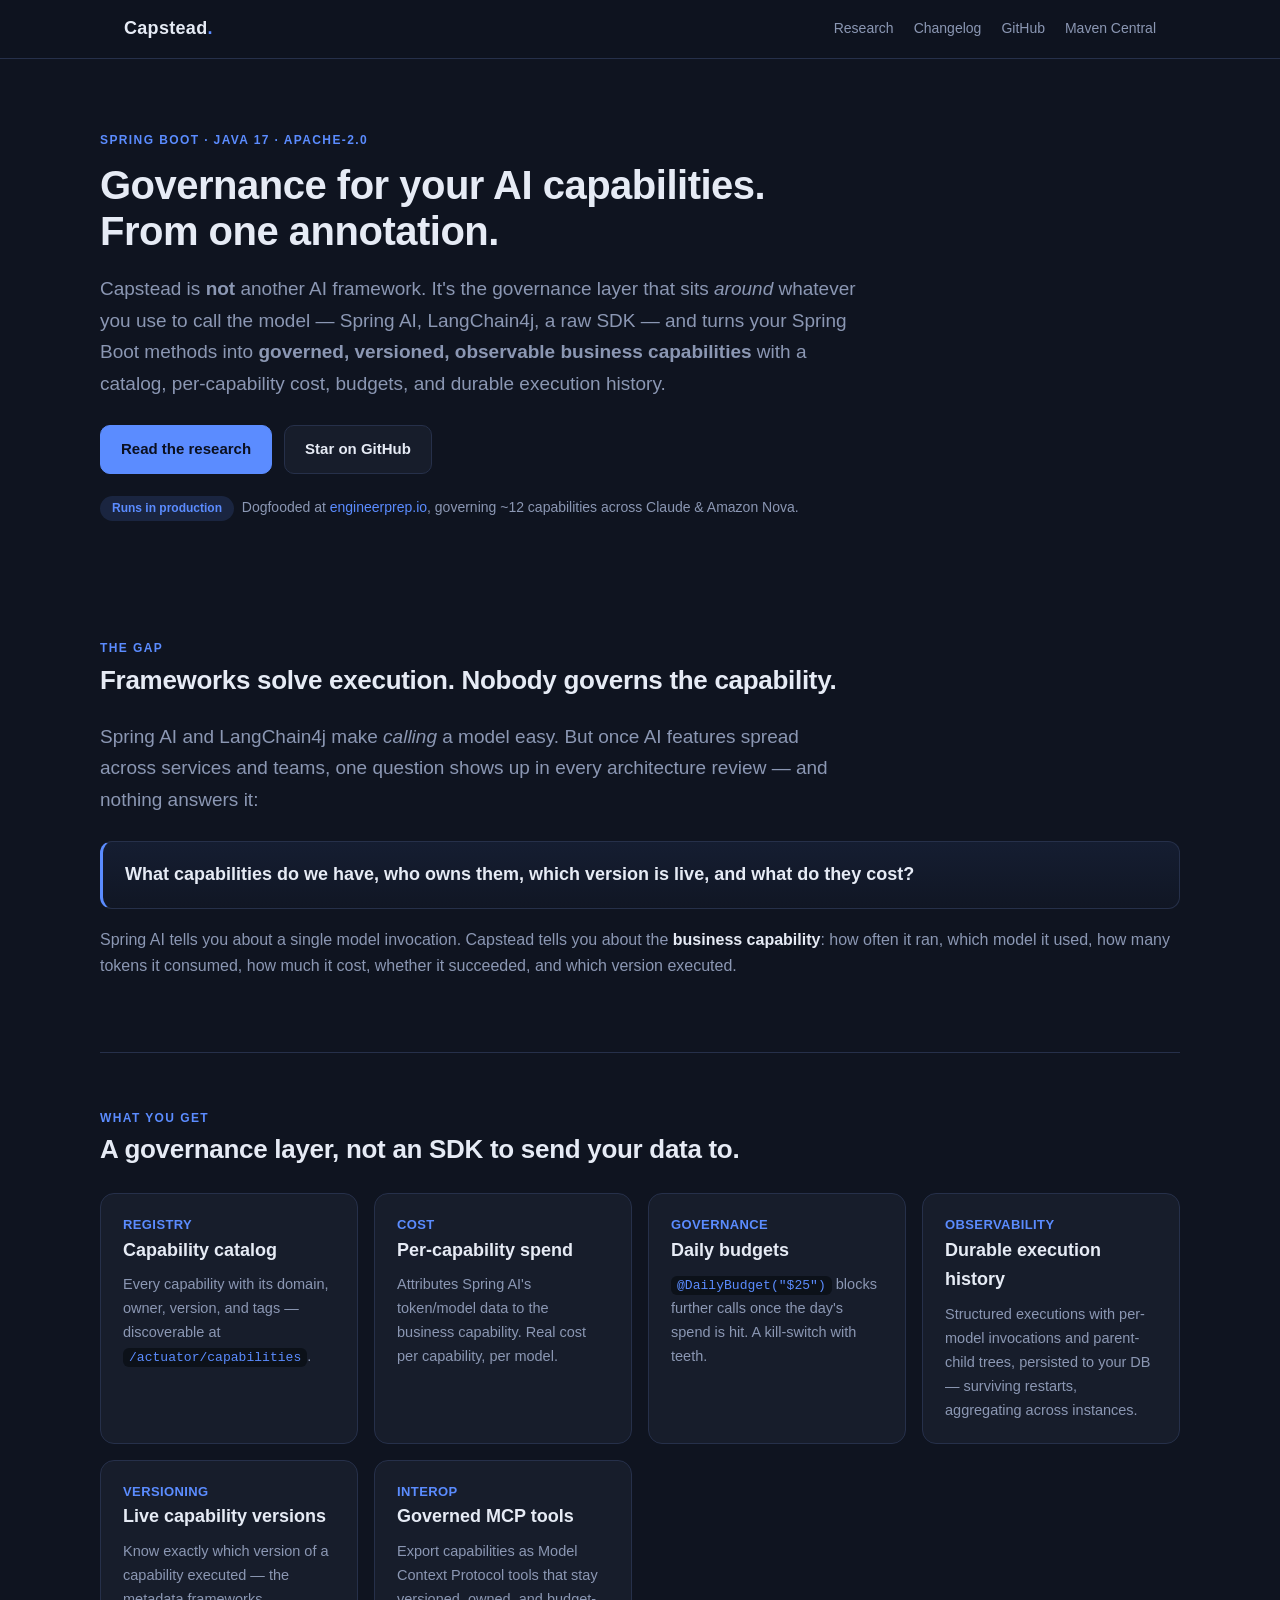
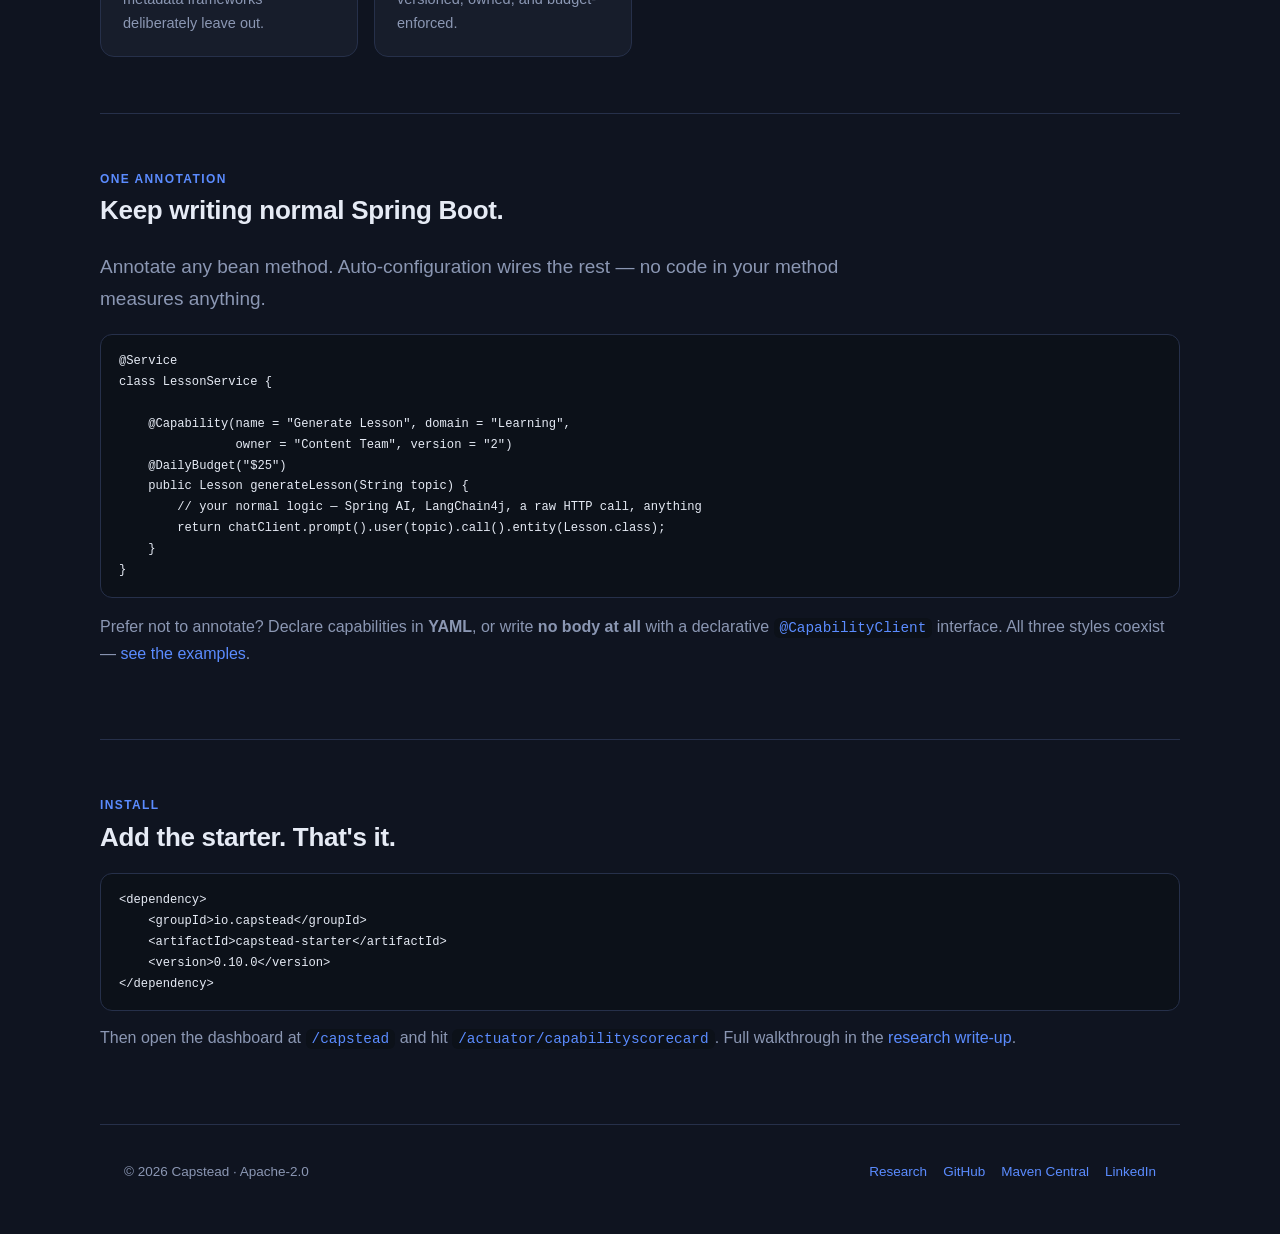
==== commit 9554a3ab: "docs: update install version to 0.10.0" ====
--- a/website/index.html
+++ b/website/index.html
@@ -120,7 +120,7 @@
 <pre><code>&lt;dependency&gt;
     &lt;groupId&gt;io.capstead&lt;/groupId&gt;
     &lt;artifactId&gt;capstead-starter&lt;/artifactId&gt;
-    &lt;version&gt;0.9.0&lt;/version&gt;
+    &lt;version&gt;0.10.0&lt;/version&gt;
 &lt;/dependency&gt;</code></pre>
     <p class="muted" style="margin-top:14px">
         Then open the dashboard at <code>/capstead</code> and hit <code>/actuator/capabilityscorecard</code>.
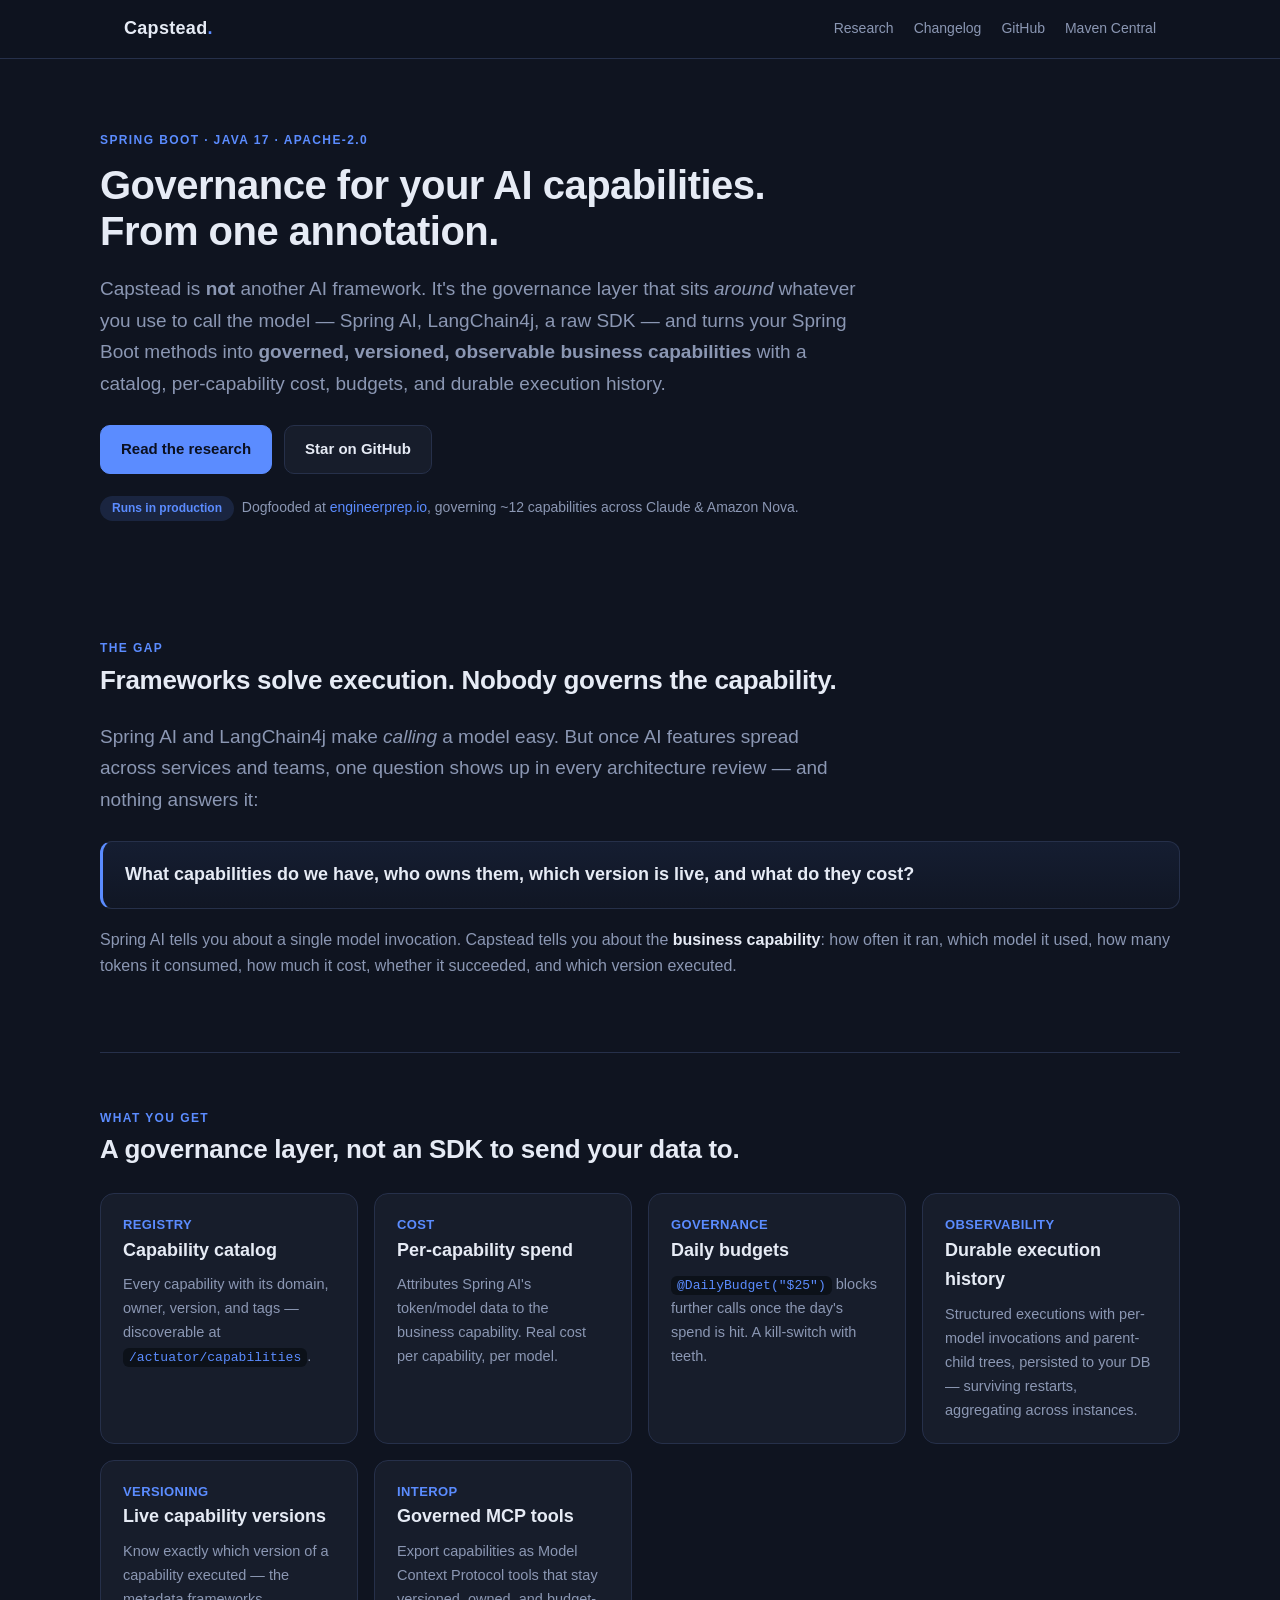
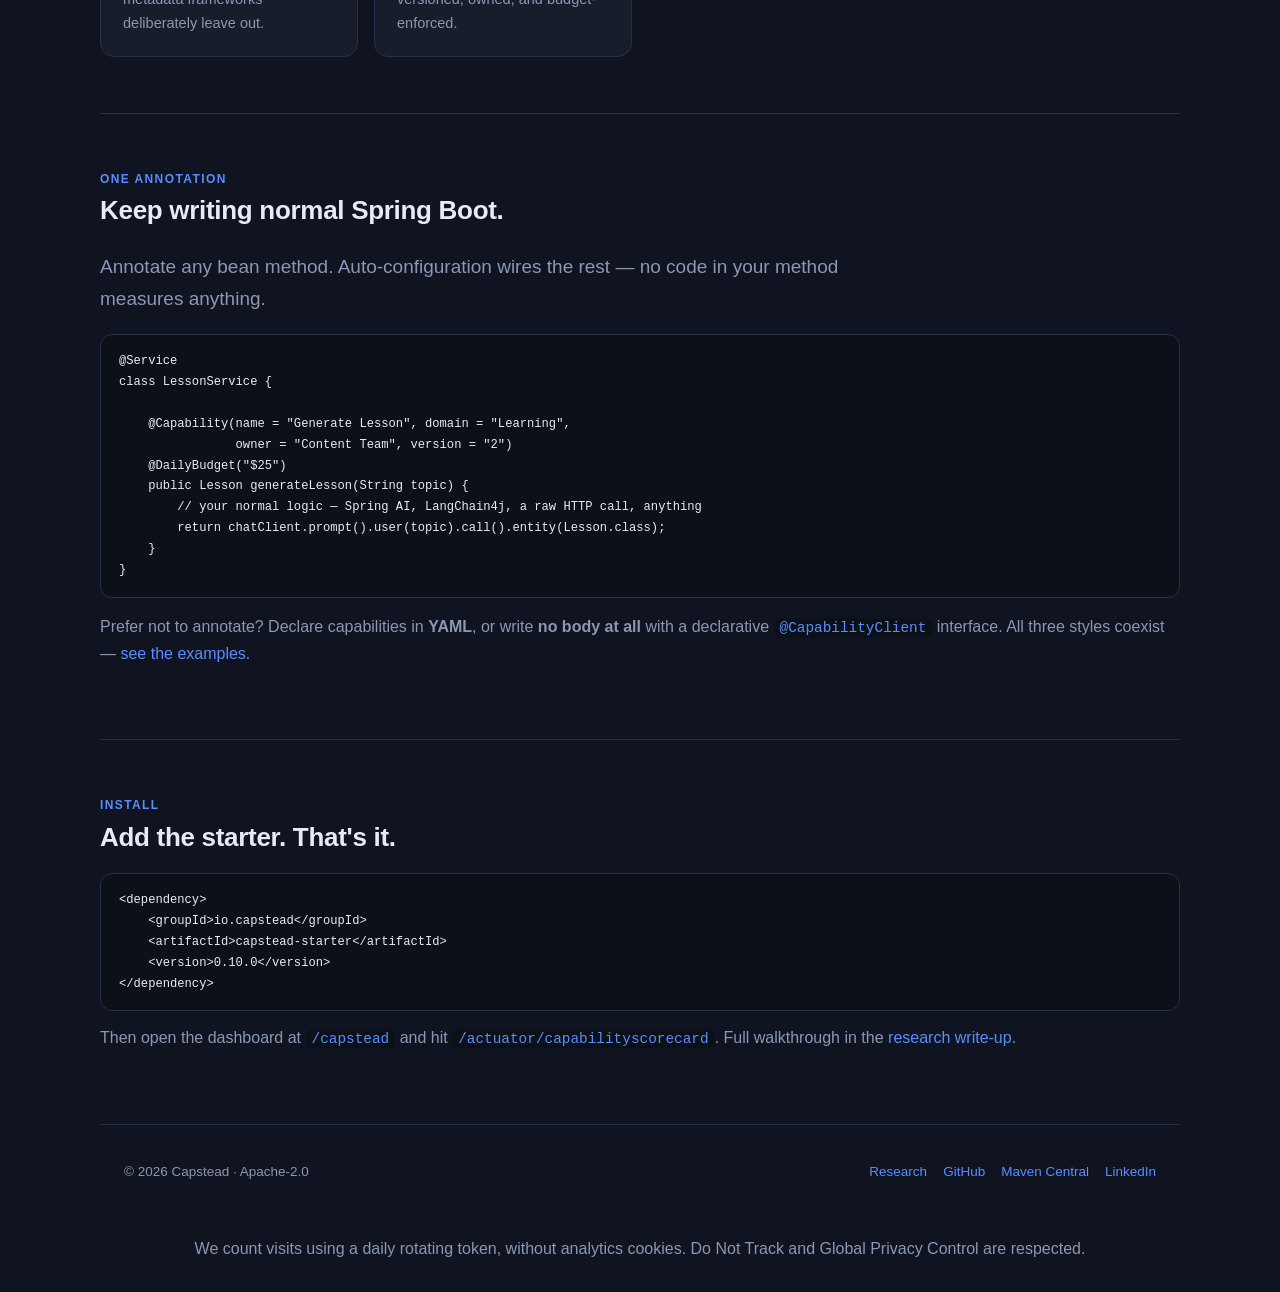
==== commit 4abd2418: "website: add bounded first-party visitor counts for private admin dashboard" ====
--- a/website/index.html
+++ b/website/index.html
@@ -138,5 +138,7 @@
         <a href="https://www.linkedin.com/company/140683938/" rel="noopener">LinkedIn</a>
     </div>
 </footer>
+<p class="muted" style="text-align:center">We count visits using a daily rotating token, without analytics cookies. Do Not Track and Global Privacy Control are respected.</p>
+<script src="/site-events.js" defer></script>
 </body>
 </html>
